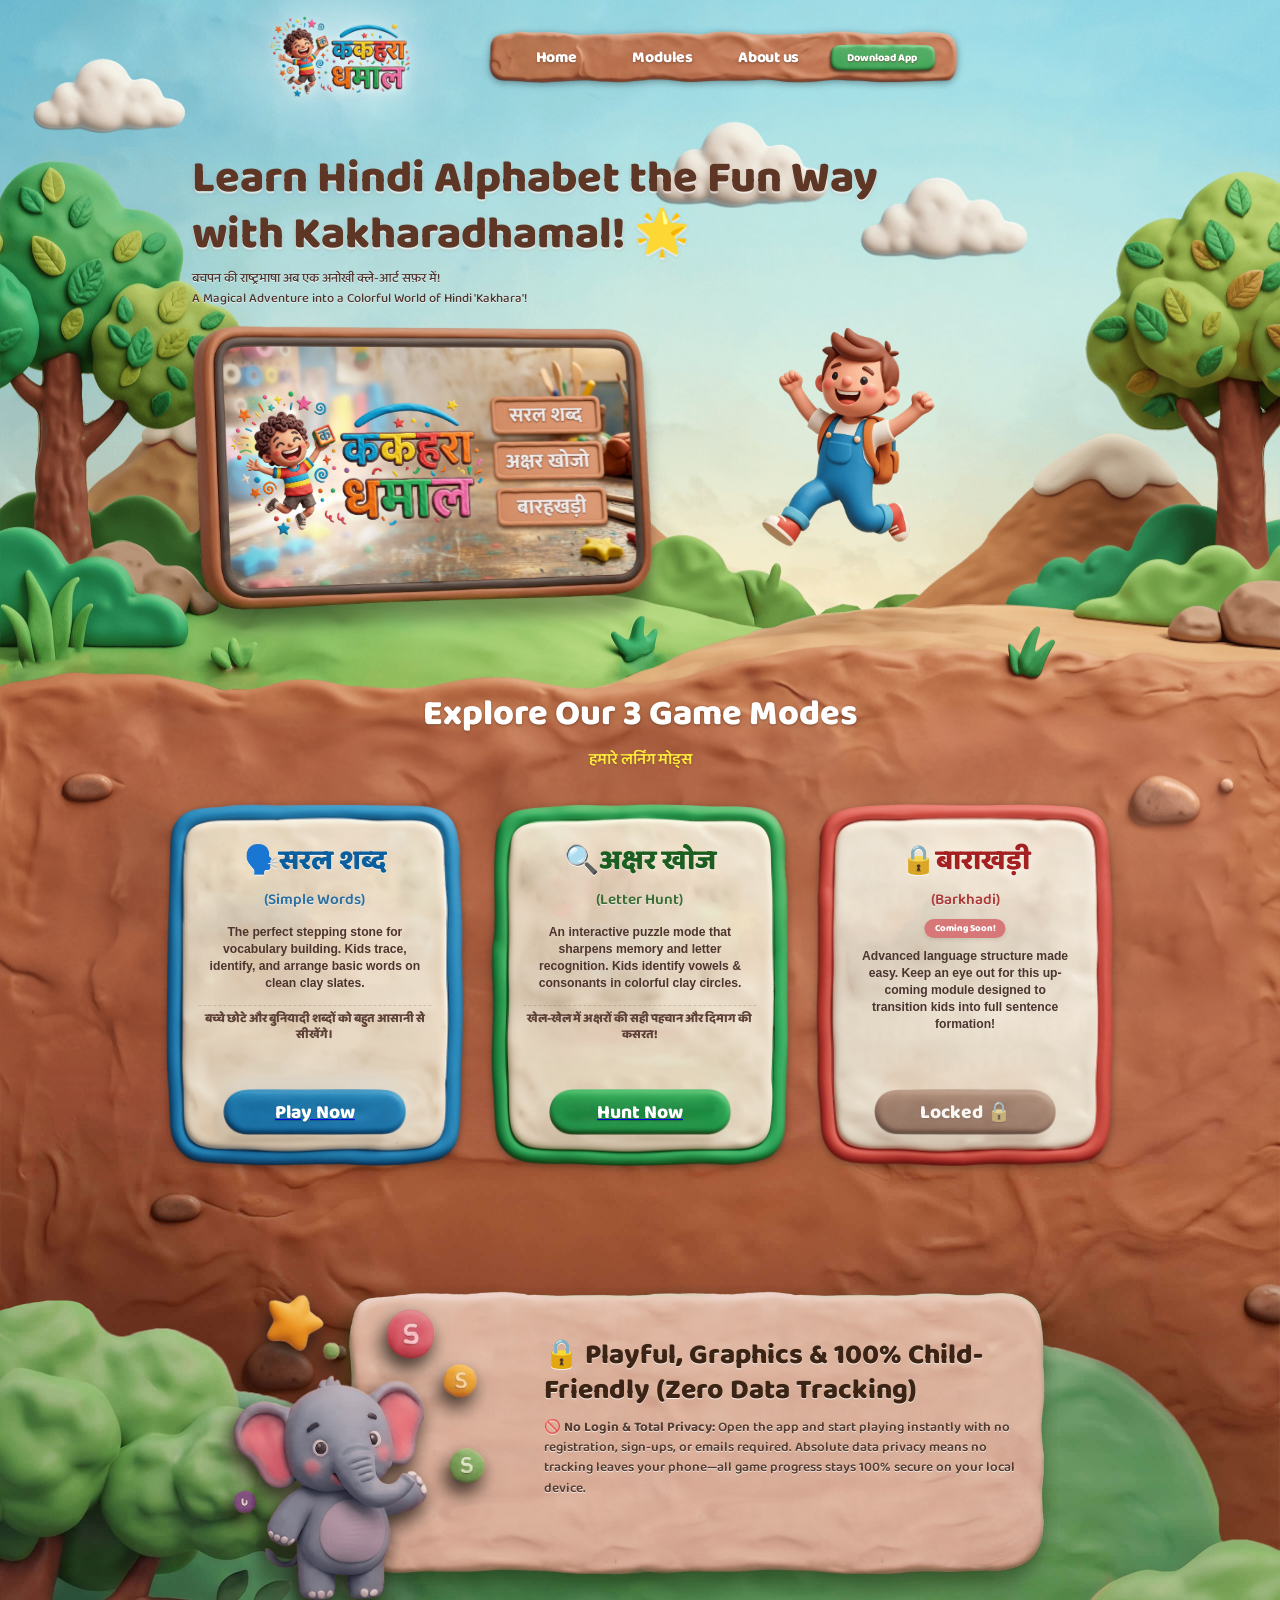
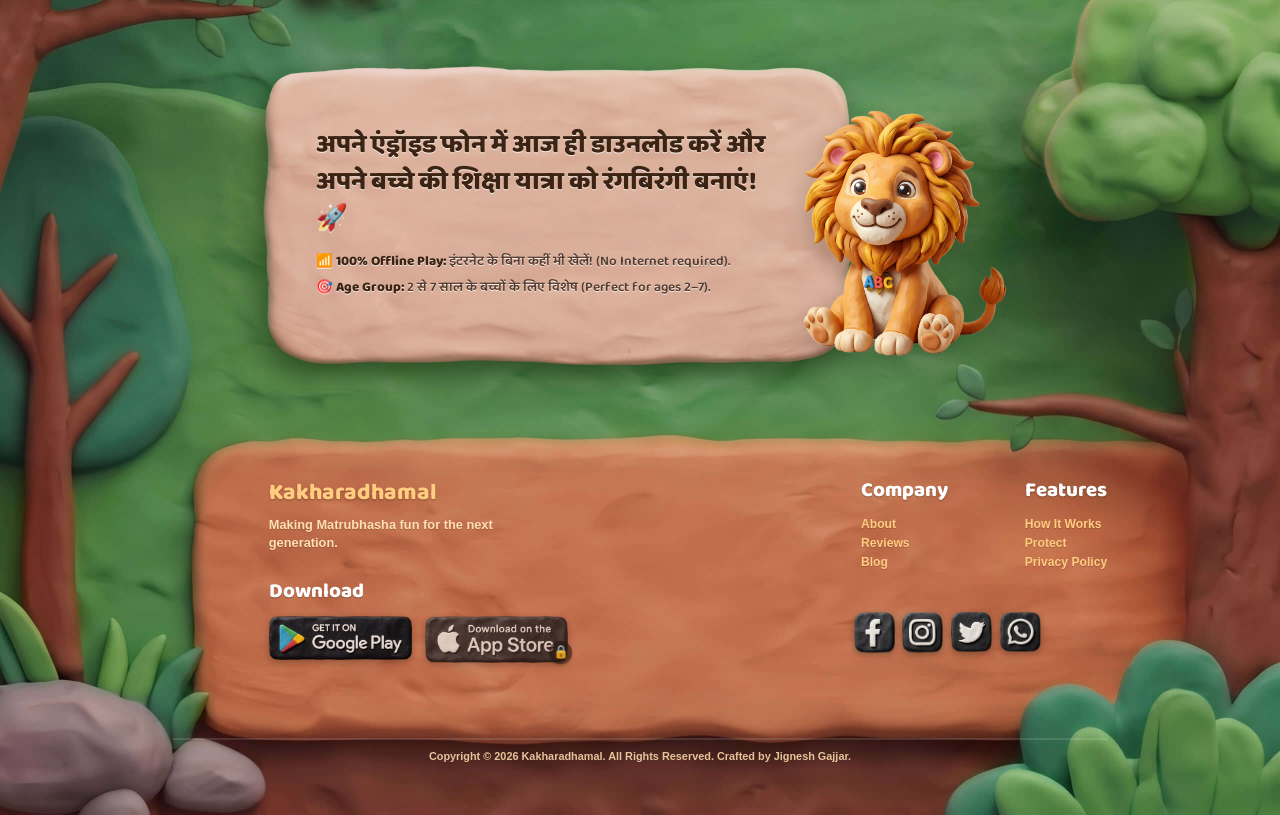
==== index.html @ b4c43db3 "Add files via upload" ====
<!DOCTYPE html>
<html lang="hi">

<head>
  <meta charset="UTF-8">
  <meta name="viewport" content="width=device-width, initial-scale=1.0">
  <title>Kakharadhamal - Hindi Alphabet Learning</title>
  <link rel="preconnect" href="https://fonts.googleapis.com">
  <link rel="preconnect" href="https://fonts.gstatic.com" crossorigin>
  <link
    href="https://fonts.googleapis.com/css2?family=Baloo+2:wght@600;800&display=swap"
    rel="stylesheet">
  <link rel="stylesheet" href="style.css?v=35">
</head>

<body>
  <!-- Back to Top Arrow (Sticky/Floating at Viewport Top) -->
  <a href="#site-container" class="back-to-top-arrow" aria-label="Back to home page">
    <svg viewBox="0 0 24 24" fill="none" stroke="currentColor" stroke-width="3" stroke-linecap="round" stroke-linejoin="round">
      <path d="M18 15l-6-6-6 6"/>
    </svg>
  </a>

  <!-- Main layout container centered in the page -->
  <div id="site-container">

    <!-- Zone 0: Header Container -->
    <div id="header-container">
      <!-- Logo on the left, completely outside the brown clay bar -->
      <a href="#site-container" class="header-logo-link">
        <img src="images/logo.png" alt="Kakharadhamal Logo" class="logo-img">
      </a>

      <!-- Navigation Bar (the brown clay bar) on the right -->
      <header id="navbar">
        <img src="images/header navigation bar.png" alt="Navbar Background" class="nav-bg">

        <!-- Navigation Links inside the brown bar -->
        <nav class="nav-links">
          <a href="#site-container" class="nav-item">
            <img src="images/seceted word.png" alt="Selected Background" class="nav-item-bg">
            <span class="nav-item-text">Home</span>
          </a>

          <a href="#zone-bottom" class="nav-item">
            <img src="images/seceted word.png" alt="Selected Background" class="nav-item-bg">
            <span class="nav-item-text">Modules</span>
          </a>

          <a href="#about" class="nav-item">
            <img src="images/seceted word.png" alt="Selected Background" class="nav-item-bg">
            <span class="nav-item-text">About us</span>
          </a>

          <a href="#footer" class="nav-item download-btn">
            <img src="images/HN bar join.png" alt="Download Background" class="nav-item-bg">
            <span class="nav-item-text download-text">Download App</span>
          </a>
        </nav>
      </header>

      <!-- Mobile Hamburger Button -->
      <button class="mobile-menu-btn" aria-label="Toggle Navigation Menu">
        <span class="hamburger-line"></span>
        <span class="hamburger-line"></span>
        <span class="hamburger-line"></span>
      </button>
    </div>

    <!-- Zone 1: Sky Hero Section (Background sky and clouds) -->
    <section id="zone-sky" class="parallax-section">
      <!-- Sky Background -->
      <img src="images/sky top.jpg" alt="Sky Background" class="sky-bg parallax-layer" data-speed-y="0.1"
        data-speed-x="0.05">
    </section>

    <!-- Sky Foreground Layer (Stacked on top of Earth Section / Middle Panel) -->
    <div id="sky-foreground-container">
      <!-- Back Content Wrapper (Clouds behind terrains) - Placed inside foreground container for correct mobile layering -->
      <div class="content-wrapper back-content" id="cloud-container"></div>
      <!-- Left Terrain (landscape / hills with trees) -->
      <img src="images/land 02 copy 7.png" alt="Left Terrain" class="terrain-left parallax-layer" data-speed-y="0.15"
        data-speed-x="0.08">

      <!-- Right Terrain (hill with single tree) -->
      <img src="images/Layer 25.png" alt="Right Terrain" class="terrain-right parallax-layer" data-speed-y="0.15"
        data-speed-x="0.08">

      <!-- Transition Overlay to cover the joint -->
      <img src="images/Middle Panel 2.png" alt="Clay Border Transition" class="bottom-transition-overlay parallax-layer"
        data-speed-y="0.11" data-speed-x="0.06">

      <!-- Front Content Wrapper (Frame and Boy in front of terrains) -->
      <div class="content-wrapper front-content">
        <!-- Left Side Clay Frame Wrapper -->
        <div class="tab-frame-wrap parallax-layer" data-speed-y="0.08" data-speed-x="0.04">
          <img src="images/tab-1.png" alt="Landscape Frame" class="tab-frame">
        </div>

        <!-- Hero Headline Wrapper -->
        <div class="hero-title-wrap parallax-layer" data-speed-y="0.07" data-speed-x="0.035">
          <h1 class="hero-title">Learn Hindi Alphabet the Fun Way with Kakharadhamal! 🌟</h1>
        </div>

        <!-- Hero Sub-headline Wrapper -->
        <div class="hero-subtitle-wrap parallax-layer" data-speed-y="0.05" data-speed-x="0.025">
          <p class="hero-subtitle">बचपन की राष्ट्रभाषा अब एक अनोखी क्ले-आर्ट सफ़र में!<br>A Magical Adventure into a
            Colorful World of Hindi 'Kakhara'!</p>
        </div>

        <!-- Jumping Boy Character Wrapper -->
        <div class="boy-char-wrap parallax-layer" data-speed-y="0.05" data-speed-x="0.03">
          <img src="images/boy 03.png" alt="Jumping Boy" class="boy-char">
        </div>
      </div>
    </div>

    <!-- Combined Zone 2 & 3: Bottom Section (Earth + Valley) -->
    <section id="zone-bottom">
      <img src="images/sec2&3.jpg" alt="Combined Bottom Background" class="bottom-bg">

      <!-- Section 2: Explore Our 3 Game Modes -->
      <div class="explore-sec">
        <h2 class="bottom-title">Explore Our 3 Game Modes</h2>
        <p class="bottom-subtitle">हमारे लर्निंग मोड्स</p>

        <div class="explore-grid">
          <!-- Card 1: Simple Words -->
          <div class="explore-card">
            <img src="images/explore/01 blue tab.png" alt="Simple Words Background" class="card-bg">
            <div class="card-inner-content">
              <h3 class="card-title blue-text">🗣️सरल शब्द<br><span class="eng-sub">(Simple Words)</span></h3>
              <p class="card-body">The perfect stepping stone for vocabulary building. Kids trace, identify, and arrange
                basic words on clean clay slates.</p>
              <p class="card-hook">बच्चे छोटे और बुनियादी शब्दों को बहुत आसानी से सीखेंगे।</p>
            </div>
            <a href="#play-words" class="card-btn">
              <img src="images/explore/01 blue tab button.png" alt="Play Button" class="card-btn-img">
              <span class="card-btn-text">Play Now</span>
            </a>
          </div>

          <!-- Card 2: Letter Hunt -->
          <div class="explore-card">
            <img src="images/explore/02 green tab.png" alt="Letter Hunt Background" class="card-bg">
            <div class="card-inner-content">
              <h3 class="card-title green-text">🔍अक्षर खोज<br><span class="eng-sub">(Letter Hunt)</span></h3>
              <p class="card-body">An interactive puzzle mode that sharpens memory and letter recognition. Kids identify
                vowels & consonants in colorful clay circles.</p>
              <p class="card-hook">खेल-खेल में अक्षरों की सही पहचान और दिमाग की कसरत!</p>
            </div>
            <a href="#letter-hunt" class="card-btn">
              <img src="images/explore/02 green tab button.png" alt="Hunt Button" class="card-btn-img">
              <span class="card-btn-text">Hunt Now</span>
            </a>
          </div>

          <!-- Card 3: Barkhadi (Locked) -->
          <div class="explore-card locked">
            <img src="images/explore/03 red tab.png" alt="Barkhadi Background" class="card-bg">
            <div class="card-inner-content">
              <h3 class="card-title red-text">🔒बाराखड़ी<br><span class="eng-sub">(Barkhadi)</span></h3>
              <span class="status-badge">Coming Soon!</span>
              <p class="card-body">Advanced language structure made easy. Keep an eye out for this up-coming module
                designed to transition kids into full sentence formation!</p>
            </div>
            <div class="card-btn-disabled">
              <img src="images/explore/03 red tab button.png" alt="Coming Soon Button" class="card-btn-img">
              <span class="card-btn-text">Locked 🔒</span>
            </div>
          </div>
        </div>
      </div>


      <!-- Elephant & Owl Section (Callout) -->
      <div class="callout-sec" id="how-it-works">
        <!-- Background Panel -->
        <img src="images/explore/section 3.png" alt="Callout Background" class="callout-bg">

        <!-- Floating clay image on the left -->
        <div class="callout-images">
          <img src="images/explore/elephant.png" alt="Clay Elephant" class="elephant-img">
        </div>

        <!-- Text content on the right -->
        <div class="callout-text-block">
          <h2 class="callout-title">🔒 Playful, Graphics & 100% Child-Friendly (Zero Data Tracking)</h2>
          <p class="callout-body">🚫 <strong>No Login & Total Privacy:</strong> Open the app and start playing instantly
            with no registration, sign-ups, or emails required. Absolute data privacy means no tracking leaves your
            phone—all game progress stays 100% secure on your local device.</p>
        </div>
      </div>

      <!-- Valley Foreground Wrapper -->
      <div class="valley-wrapper" id="download">
        <!-- Center Content Card with Text -->
        <div class="valley-card-container">
          <img src="images/tab.png" alt="Content Card Background" class="valley-card-bg">
          <div class="valley-card-text">
            <h2 class="valley-card-title">अपने एंड्रॉइड फोन में आज ही डाउनलोड करें और अपने बच्चे की शिक्षा यात्रा को
              रंगबिरंगी बनाएं! 🚀</h2>
            <div class="valley-card-subtitle">
              <p class="subtitle-item">📶 <strong>100% Offline Play:</strong> इंटरनेट के बिना कहीं भी खेलें! (No Internet
                required).</p>
              <p class="subtitle-item">🎯 <strong>Age Group:</strong> 2 से 7 साल के बच्चों के लिए विशेष (Perfect for ages
                2–7).</p>
            </div>
          </div>
        </div>

        <!-- Floating Clay Lion Mascot on the right -->
        <img src="images/clay_lion_1782195062534.png" alt="Clay Lion" class="valley-lion-img">
      </div>



      <!-- Footer Section -->
      <footer id="footer" class="site-footer">
        <div class="footer-top">
          <!-- Brand Column -->
          <div class="footer-brand-col">
            <h3 class="footer-brand-title">Kakharadhamal</h3>
            <p class="footer-brand-desc">Making Matrubhasha fun for the next generation.</p>
            
            <!-- Store Download Buttons -->
            <div class="footer-download-section">
              <h4 class="download-title">Download</h4>
              <div class="download-buttons">
                <a href="https://play.google.com/store/apps/details?id=com.example.kakaharadhamaal" target="_blank" rel="noopener noreferrer" class="download-btn-link">
                  <img src="images/explore/play store.png" alt="Get it on Google Play" class="store-btn-img">
                </a>
                <a class="download-btn-link locked" aria-label="App Store download currently locked">
                  <img src="images/explore/app store.png" alt="Download on the App Store" class="store-btn-img">
                  <span class="store-lock-badge">🔒</span>
                </a>
              </div>
            </div>
          </div>
          
          <!-- Menu Columns & Social Links -->
          <div class="footer-menu-cols">
            <div class="footer-links-grid">
              <!-- Company -->
              <div class="footer-col">
                <h4 class="footer-col-title">Company</h4>
                <a href="#about" class="footer-link">About</a>
                <a href="#reviews" class="footer-link">Reviews</a>
                <a href="#blog" class="footer-link">Blog</a>
              </div>
              
              <!-- Features -->
              <div class="footer-col">
                <h4 class="footer-col-title">Features</h4>
                <a href="#how-it-works" class="footer-link">How It Works</a>
                <a href="#protect" class="footer-link">Protect</a>
                <a href="privacy.html" class="footer-link">Privacy Policy</a>
              </div>
            </div>
            
            <!-- Social Media Section -->
            <div class="footer-social-section">
              <a href="https://www.facebook.com/profile.php?id=61592622755172" target="_blank" rel="noopener noreferrer" class="social-link-item">
                <img src="images/explore/FB.png" alt="Facebook">
              </a>
              <a href="https://www.instagram.com/kakharadhamaal/" target="_blank" rel="noopener noreferrer" class="social-link-item">
                <img src="images/explore/Insta.png" alt="Instagram">
              </a>
              <a href="https://x.com" target="_blank" rel="noopener noreferrer" class="social-link-item">
                <img src="images/explore/X.png" alt="X">
              </a>
              <a href="https://wa.me/917600877544" target="_blank" rel="noopener noreferrer" class="social-link-item">
                <img src="images/explore/WTS.png" alt="WhatsApp">
              </a>
            </div>
          </div>
        </div>

        <!-- Bottom copyright -->
        <div class="footer-bottom">
          <div class="footer-divider"></div>
          <p class="copyright-text">Copyright © 2026 Kakharadhamal. All Rights Reserved. Crafted by Jignesh Gajjar.</p>
        </div>
      </footer>
    </section>

  </div>

  <!-- About Us Popup Modal -->
  <div id="about-popup" class="popup-overlay">
    <div class="popup-card">
      <img src="images/tab.png" alt="Popup Background" class="popup-bg">
      <button id="close-popup" class="popup-close-btn" aria-label="Close popup">&times;</button>
      <div class="popup-content">
        <h2 class="popup-title">🧱 About Us (हमारे बारे में)</h2>
        <div class="popup-scroll-area">
          <p class="popup-body"><strong>कखरा धमाल (Kakharadhamal)</strong> केवल एक गेम नहीं है, बल्कि बच्चों को उनकी मातृभाषा से जोड़ने का एक अनोखा प्रयास है। हम डिजिटल स्क्रीन टाइम को अर्थपूर्ण लर्निंग टाइम में बदलना चाहते हैं।</p>
          
          <div class="popup-section">
            <h4 class="popup-section-title">🎯 हमारा उद्देश्य (Our Mission)</h4>
            <p class="popup-section-body">आज के डिजिटल युग में बच्चे आसानी से, सुरक्षित रूप से और खेलते-खेलते शुद्ध हिंदी भाषा सीख सकें ऐसा वातावरण प्रदान करना।</p>
          </div>
          
          <div class="popup-section">
            <h4 class="popup-section-title">🎨 यूनिक क्ले-आर्ट स्टाइल (Unique Clay-Art Style)</h4>
            <p class="popup-section-body">एप्लिकेशन के प्रत्येक अक्षरों और पात्रों को वास्तविक प्ले-डोह (Playdough) जैसा अहसास देने के लिए विशेष 3D क्ले-आर्ट शैली में तैयार किया गया है, जो बच्चों की कल्पनाशीलता को बढ़ाता है।</p>
          </div>
          
          <div class="popup-section">
            <h4 class="popup-section-title">🔒 पूर्ण सुरक्षित (100% Child-Safe)</h4>
            <p class="popup-section-body">कोई लॉग-इन नहीं, कोई व्यक्तिगत डेटा ट्रैकिंग नहीं और बच्चों के लिए पूर्ण सुरक्षित शैक्षणिक ऐप! बच्चों के लिए बिल्कुल सुरक्षित और इंटरनेट के बिना (Offline) भी चलने वाला एक अनोखा शैक्षणिक ऐप।</p>
          </div>
          
          <p class="popup-footer-text">अक्षरों की इस रंगबिरंगी और मनोरंजक यात्रा में अपने बच्चे के साथ जुड़ें! 🚀</p>
        </div>
      </div>
    </div>
  </div>

  <!-- Privacy Policy Full-Page Modal -->
  <div id="privacy-popup" class="privacy-overlay">
    <div class="privacy-card">
      <button id="close-privacy" class="privacy-close-btn" aria-label="Close privacy policy">&times;</button>
      <div class="privacy-content">
        <h1 class="privacy-title">Privacy Policy</h1>
        <p class="privacy-date">Last Updated: June 2026</p>
        
        <div class="privacy-scroll-area">
          <p class="privacy-intro">Welcome to Kakharadhamal, a fun and interactive Hindi alphabet learning mobile application designed specifically for children. This Privacy Policy details how we treat information when you use our app.</p>
          
          <div class="privacy-section">
            <h2 class="privacy-section-title">🛡️ Privacy Commitment</h2>
            <p class="privacy-section-body">We prioritize your child's privacy. While Kakharadhamal does not directly collect, store, or transmit personal identifiers (like names or emails), the app integrates with trusted third-party services (Google Firebase and approved Ad Networks) to support the application, monitor stability, and improve the learning experience.</p>
          </div>
          
          <div class="privacy-section">
            <h2 class="privacy-section-title">1. Gameplay & Local Storage</h2>
            <p class="privacy-section-body">All learning progress, gameplay, and interactions remain stored 100% locally on your device. The app only utilizes network data to securely fetch non-personalized advertisements, log crash data, and track basic operational app performance metrics.</p>
          </div>
          
          <div class="privacy-section">
            <h2 class="privacy-section-title">2. No Account Registration</h2>
            <p class="privacy-section-body">There are no sign-ups, registrations, or profiles required to use our application. Children can start learning instantly without entering any personal identifiers, emails, names, or phone numbers.</p>
          </div>
          
          <div class="privacy-section">
            <h2 class="privacy-section-title">3. Third-Party SDKs, Advertising & Analytics</h2>
            <p class="privacy-section-body">To keep this app free and maintain its performance, we use industry-standard developer tools. These third-party networks may process limited, anonymous technical data:</p>
            <p class="privacy-section-body"><strong>Non-Personalized Ads Only:</strong> We display contextually relevant advertisements and explicitly configure our ad providers to serve non-personalized ads. The ad networks may collect anonymous, technical device identifiers solely for ad frequency capping, contextual targeting, and fraud prevention. No behavioral tracking across other websites or apps occurs.</p>
            <p class="privacy-section-body"><strong>Google Firebase Analytics:</strong> We use this to understand general app usage (e.g., which screens are opened, app updates). It tracks anonymous event data and technical device details for internal operational metrics only.</p>
            <p class="privacy-section-body"><strong>Google Firebase Crashlytics:</strong> To fix bugs and prevent crashes, Crashlytics automatically collects anonymous stack traces, device models, and operating system versions when an error occurs.</p>
          </div>
          
          <div class="privacy-section">
            <h2 class="privacy-section-title">4. Children's Privacy Compliance (COPPA & Google Play Families)</h2>
            <p class="privacy-section-body">Our app is built to strictly comply with the Children's Online Privacy Protection Act (COPPA) and Google Play Families Policies.</p>
            <p class="privacy-section-body">We do not knowingly collect personal data from children under 13.</p>
            <p class="privacy-section-body">All ad traffic and Firebase services are explicitly flagged as Child-Directed at the SDK level to disable demographic data collection, personalized advertising, and remarketing features.</p>
          </div>
          
          <div class="privacy-section">
            <h2 class="privacy-section-title">5. Permissions</h2>
            <p class="privacy-section-body">The app utilizes basic network access permissions (INTERNET and ACCESS_NETWORK_STATE) to fetch ads and securely transmit anonymous diagnostics. It does not request access to sensitive device permissions like your location, camera, microphone, local storage, or contacts.</p>
          </div>
          
          <div class="privacy-section">
            <h2 class="privacy-section-title">6. Contact Us</h2>
            <p class="privacy-section-body">If you have any questions or feedback regarding this Privacy Policy or our development practices, please feel free to reach out to us at:</p>
            <p class="privacy-section-body">✉️ <strong>Email:</strong> <a href="mailto:hello.kakharadhamaal@gmail.com">hello.kakharadhamaal@gmail.com</a></p>
          </div>
        </div>
      </div>
    </div>
  </div>

  <!-- Mobile Overlay Menu Drawer -->
  <div id="mobile-menu-overlay" class="mobile-menu-overlay">
    <button class="mobile-menu-close" id="close-mobile-menu" aria-label="Close Menu">&times;</button>
    <div class="mobile-menu-content">
      <a href="#site-container" class="mobile-nav-link">Home</a>
      <a href="#zone-bottom" class="mobile-nav-link">Modules</a>
      <a href="#about" class="mobile-nav-link">About us</a>
      <a href="#footer" class="mobile-nav-link mobile-download-btn">Download App</a>
    </div>
  </div>

  <script src="app.js?v=26"></script>
</body>

</html>
---- style.css ----
/* Custom Premium Styling for Kakkodhamal Website */

/* Reset & Base Styles */
* {
  box-sizing: border-box;
  margin: 0;
  padding: 0;
}

html {
  overflow-y: scroll;
  /* Forces custom scrollbar on viewport */
  overflow-x: hidden;
  scroll-behavior: smooth;
}

body {
  margin: 0;
  padding: 0;
  overflow: visible;
  /* Prevents body from creating a second scrollbar */
  background-color: #87d2e3;
  /* Sky blue background */
  font-family: 'Baloo 2', 'Outfit', 'Inter', system-ui, -apple-system, sans-serif;
  color: #3e2723;
}

/* Custom Scrollbar - Clay themed */
::-webkit-scrollbar {
  width: 14px;
}

::-webkit-scrollbar-track {
  background: #b2ebf2;
}

::-webkit-scrollbar-thumb {
  background: #a1887f;
  border-radius: 7px;
  border: 3px solid #b2ebf2;
}

::-webkit-scrollbar-thumb:hover {
  background: #8d6e63;
}

/* Main Site Container - Full width to prevent side gaps */
#site-container {
  width: 100%;
  margin: 0;
  position: relative;
  background-color: transparent;
}

/* Center container wrapper for 100% scale content alignment */
.content-wrapper {
  width: 100%;
  height: 100%;
  position: absolute;
  left: 0;
  top: 0;
  bottom: 0;
}

.back-content {
  z-index: 1;
}

.front-content {
  z-index: 5;
}

/* Zone 0: Header Container */
#header-container {
  position: absolute;
  left: 50%;
  top: 1.2vw;
  transform: translateX(-50%);
  width: 59vw;
  /* Reduced from 68vw to reduce gap between logo and navbar */
  max-width: 98%;
  display: flex;
  align-items: center;
  justify-content: space-between;
  z-index: 100;
}

.header-logo-link {
  width: 12vw;
  /* Scaled down from 13.5vw */
  aspect-ratio: 1380 / 752;
  display: block;
  transition: transform 0.25s cubic-bezier(0.175, 0.885, 0.32, 1.275);
}

.header-logo-link:hover {
  transform: scale(1.06) rotate(-1deg);
}

.logo-img {
  width: 100%;
  height: 100%;
  display: block;
  object-fit: contain;
  filter: drop-shadow(0 0.1vw 3vw rgba(255, 255, 255, 0.95)) drop-shadow(0 0.2vw 0.4vw rgba(255, 255, 255, 0.8));
}

#navbar {
  position: relative;
  width: 43vw;
  /* Scaled down from 51vw to reduce size and item gaps */
  aspect-ratio: 2296 / 216;
  background-color: transparent;
}

.nav-bg {
  position: absolute;
  left: 4%;
  top: 0;
  width: 85%;
  height: 100%;
  pointer-events: none;
  filter: drop-shadow(0 0.2vw 0.3vw rgba(0, 0, 0, 0.35));
}

.nav-links {
  position: absolute;
  left: -2%;
  right: 5%;
  top: 50%;
  transform: translateY(-50%);
  height: 100%;
  display: flex;
  align-items: center;
  justify-content: center;
  gap: 3vw;
  /* ADJUST THIS VALUE to increase or decrease the spacing between menu items */
  z-index: 102;
}

.nav-item {
  position: relative;
  display: inline-flex;
  align-items: center;
  justify-content: center;
  height: 72%;
  aspect-ratio: 281 / 155;
  text-decoration: none;
  font-family: 'Baloo 2', 'Nunito', sans-serif;
  font-weight: 800;
  color: #ffffff;
  font-size: 0.85vw;
  /* Adjusted down from 1vw for the new smaller scale */
  text-shadow: 0 0.08vw 0.12vw rgba(90, 50, 30, 0.6);
  cursor: pointer;
  transition: transform 0.25s cubic-bezier(0.175, 0.885, 0.32, 1.275);
}

/* Regular links (Home, Moduals, About us) default to scaled up */
.nav-item:not(.download-btn) {
  transform: scale(1.45);
}

/* Regular links shrink on hover */
.nav-item:not(.download-btn):hover {
  transform: scale(1.15);
}

/* Regular links active pressed state */
.nav-item:not(.download-btn):active {
  transform: scale(1.0);
}

/* Download App button hover behaviors */
.nav-item.download-btn {
  height: 64%;
  aspect-ratio: 345 / 137;
  top: 0.18vw;
}

.nav-item.download-btn:hover {
  transform: scale(1.05);
}

.nav-item.download-btn:active {
  transform: scale(0.95);
}

.nav-item-bg {
  position: absolute;
  left: 1;
  top: 1;
  width: 130%;
  height: 130%;
  pointer-events: none;
  object-fit: contain;
  z-index: 1;
}

/* Hide pressed well background by default for regular links */
.nav-item:not(.download-btn) .nav-item-bg {
  opacity: 0;
  transition: opacity 0.2s ease;
}

/* Show pressed well background on hover */
.nav-item:not(.download-btn):hover .nav-item-bg {
  opacity: 1;
}

.nav-item-text {
  position: relative;
  z-index: 2;
  margin-top: -0vw;
  /* fine-tune vertical centering on clay background */
}

.download-text {
  margin-top: -0.25vw;
}

/* Zone 1: Sky Hero Section */
#zone-sky {
  position: relative;
  width: 100%;
  height: auto;
  aspect-ratio: 2560 / 1460;
  /* Proportional scale height based on width */
  overflow: hidden;
  z-index: 1;
  /* Kept behind Middle Panel to avoid blue sky background overlap */
  background-color: #87d2e3;
}

/* Sky Foreground Layer Container (stacked in front of Middle Panel) */
#sky-foreground-container {
  position: absolute;
  left: 0;
  top: 0;
  width: 100%;
  height: auto;
  aspect-ratio: 2560 / 1460;
  pointer-events: none;
  /* Let clicks pass through to Middle Panel */
  z-index: 12;
  /* Between Middle Panel (10) and Valley (20) */
  /* overflow: visible to allow transition overlay to extend below the sky boundary */
}

.sky-bg {
  position: absolute;
  left: 50%;
  top: 0;
  transform: translateX(-50%);
  width: 100%;
  height: 86%;
  object-fit: cover;
  z-index: 0;
  pointer-events: none;
  will-change: transform;
}

/* Dynamic Clouds */
.dynamic-cloud {
  position: absolute;
  pointer-events: none;
  z-index: 1;
  will-change: transform;
}

/* Left Side Clay Frame Wrapper */
.tab-frame-wrap {
  position: absolute;
  left: 15%;
  /* Shifted right to match the red box */
  top: 45%;
  /* Shifted down to match the red box */
  width: 35.957%;
  /* 70% of natural width */
  height: 38.884%;
  /* 70% of natural height */
  z-index: 2;
  pointer-events: auto;
  /* Clickable elements inside the wrapper */
}

/* Left Side Clay Frame Image */
.tab-frame {
  width: 100%;
  height: 100%;
  display: block;
  filter: drop-shadow(0 1.5vw .6vw rgba(0, 0, 0, 0.3));
  will-change: transform;
  animation: frameBob 5s ease-in-out infinite;
}

@keyframes frameBob {

  0%,
  100% {
    transform: translateY(0);
  }

  50% {
    transform: translateY(-1.5%);
  }
}

/* Terrain Layers */
.terrain-left {
  position: absolute;
  left: 0;
  bottom: 0;
  width: 88.125%;
  /* Responsive width */
  height: 77.123%;
  /* Responsive height */
  z-index: 3;
  pointer-events: none;
}

.terrain-right {
  position: absolute;
  right: 0;
  bottom: 0;
  width: 57.148%;
  /* Responsive width */
  height: 75.753%;
  /* Responsive height */
  z-index: 4;
  pointer-events: none;
}

@keyframes treeSwayLeft {

  0%,
  100% {
    transform: rotate(0deg) skewX(0deg);
  }

  50% {
    transform: rotate(0.6deg) skewX(0.3deg);
  }
}

@keyframes treeSwayRight {

  0%,
  100% {
    transform: rotate(0deg) skewX(0deg);
  }

  50% {
    transform: rotate(-0.5deg) skewX(-0.25deg);
  }
}

/* Boy Character Wrapper */
.boy-char-wrap {
  position: absolute;
  right: 27%;
  /* Shifted left to match the yellow outline */
  bottom: 25%;
  /* Raised higher up the slope */
  width: 13.508%;
  /* 70% of natural width */
  height: 29.966%;
  /* 70% of natural height */
  z-index: 5;
  pointer-events: auto;
  /* Clickable elements inside the wrapper */
}

/* Boy Character Image */
.boy-char {
  width: 100%;
  height: 100%;
  display: block;
  transform-origin: bottom center;
  animation: boyBounce 2.8s ease-in-out infinite;
  will-change: transform;
}

@keyframes boyBounce {

  0%,
  100% {
    transform: translateY(0) scaleY(1) scaleX(1);
  }

  42% {
    transform: translateY(-8%) scaleY(1.03) scaleX(0.98);
  }

  50% {
    transform: translateY(-9%) scaleY(1.01) scaleX(0.99);
  }

  58% {
    transform: translateY(-8%) scaleY(0.99) scaleX(1.01);
  }

  92% {
    transform: translateY(0) scaleY(0.95) scaleX(1.04);
    /* Squash slightly on landing */
  }
}

/* Combined Zone 2 & 3: Bottom Section (Earth + Valley) */
#zone-bottom {
  position: relative;
  width: 100%;
  height: auto;
  aspect-ratio: 2560 / 3550;
  /* Proportional scaling for sec2&3.jpg (2560x3550) */
  margin-top: -7%;
  /* Proportional overlap with sky hero section */
  z-index: auto;
  overflow: hidden;
}

.bottom-bg {
  position: relative;
  display: block;
  width: 100%;
  height: auto;
  z-index: 0;
  pointer-events: none;
}

.bottom-transition-overlay {
  position: absolute;
  left: 0;
  bottom: -36.3vw;
  /* Pushed down to overlap Section 2 and a little bit more of Section 1 */
  width: 100%;
  height: auto;
  aspect-ratio: 2560 / 1130;
  z-index: 10;
  /* Stacked on top of terrains (3, 4) but behind front content (15) */
  pointer-events: none;
  will-change: transform;
}

.valley-wrapper {
  position: absolute;
  left: 0;
  bottom: 0;
  width: 100%;
  height: 55%;
  /* Covers the bottom valley portion */
  pointer-events: none;
  z-index: 20;
}

.valley-card-container {
  position: absolute;
  left: 43%;
  transform: translateX(-50%);
  top: 22%;
  width: 50.8%;
  /* Reduced from 77.6% by 50% */
  height: auto;
  aspect-ratio: 2000 / 1071;
  z-index: 22;
  display: flex;
  align-items: center;
  justify-content: center;
}

.valley-card-bg {
  position: absolute;
  left: 0;
  top: 0;
  width: 100%;
  height: 100%;
  object-fit: fill;
  z-index: 1;
  pointer-events: none;
}

.valley-card-text {
  position: relative;
  z-index: 2;
  width: 72%;
  /* Stays inside the clay card border */
  display: flex;
  flex-direction: column;
  align-items: flex-start;
  margin-top: -2.5vw;
  /* Shift up to reduce the top gap */
}

.valley-card-title {
  font-family: 'Baloo 2', sans-serif;
  font-weight: 800;
  font-size: 2vw;
  /* Perfectly balanced for the 38.8vw card */
  color: #3c2415;
  /* Warm deep clay brown */
  line-height: 1.45;
  text-align: left;
  text-shadow: 0 0.05vw 0.05vw rgba(255, 255, 255, 0.8);
  margin-bottom: 1.2vw;
}

.valley-card-subtitle {
  display: flex;
  flex-direction: column;
  gap: 0.6vw;
  align-items: flex-start;
  /* Left align the bullets for a clean list layout */
  width: 100%;
  padding-left: vw;
  /* Align nicely inside the border */
}

.subtitle-item {
  font-family: 'Baloo 2', 'Nunito', sans-serif;
  font-weight: 600;
  font-size: 1.05vw;
  /* Slightly smaller for subtitle hierarchy */
  color: #543c30;
  /* Medium-dark clay brown */
  line-height: 1.4;
  text-shadow: 0 0.05vw 0.05vw rgba(255, 255, 255, 0.8);
  text-align: left;
}

.subtitle-item strong {
  color: #3c2415;
  /* Darker brown for bold parts */
  font-weight: 800;
}

@keyframes cardFloat {

  0%,
  100% {
    transform: translate(-50%, 0);
  }

  50% {
    transform: translate(-50%, -1.5%);
  }
}

.valley-left-tree {
  position: absolute;
  left: -1%;
  bottom: 65%;
  width: 22.295%;
  /* Reduced from 34.3% by 35% (Increased by 30% from 17.15%) */
  height: 40.2272%;
  /* Reduced from 61.888% by 35% (Increased by 30% from 30.944%) */
  z-index: 25;
  pointer-events: none;
  transform-origin: bottom left;
  animation: treeSwayLeft 16s ease-in-out infinite;
  will-change: transform;
}

.valley-right-tree {
  position: absolute;
  right: -1%;
  bottom: 0%;
  width: 30.5625%;
  /* Reduced from 40.75% by 25% (Increased by 50% from 20.375%) */
  height: 81.15%;
  /* Reduced from 108.2% by 25% (Increased by 50% from 54.1%) */
  z-index: 25;
  pointer-events: none;
  transform-origin: top right;
  animation: treeSwayRight 13s ease-in-out infinite;
  will-change: transform;
}



/* Cursor Sparkles (Gujarati Characters) */
.sparkle-particle {
  position: absolute;
  pointer-events: none;
  font-size: 24px;
  font-weight: bold;
  color: #fff;
  text-shadow: 0 0 8px rgba(255, 255, 255, 0.8), 0 0 15px rgba(255, 152, 0, 0.6);
  z-index: 9999;
  will-change: transform, opacity;
  animation: particleFade 1s forwards ease-out;
}

@keyframes particleFade {
  0% {
    transform: translate(-50%, -50%) scale(0.5) rotate(0deg);
    opacity: 1;
  }

  100% {
    transform: translate(-50%, -120px) scale(1.5) rotate(180deg);
    opacity: 0;
  }
}

/* Page Splash Loading Screen */
#splash-screen {
  position: fixed;
  inset: 0;
  background-color: #5bb2c7;
  display: flex;
  justify-content: center;
  align-items: center;
  z-index: 99999;
  transition: opacity 0.8s ease-in-out;
}

.splash-content {
  text-align: center;
}

.splash-circle {
  width: 120px;
  height: 120px;
  border: 10px solid #a1887f;
  border-top: 10px solid #ffcc80;
  border-radius: 50%;
  animation: spin 1.2s linear infinite;
  box-shadow: 0 0 20px rgba(0, 0, 0, 0.15);
}

@keyframes spin {
  0% {
    transform: rotate(0deg);
  }

  100% {
    transform: rotate(360deg);
  }
}

/* Hero Headline & Sub-headline overlay styling */
.hero-title-wrap {
  position: absolute;
  left: 15%;
  top: 12vw;
  width: 54%;
  z-index: 6;
  pointer-events: auto;
  /* Allow text selection/clicks */
}

.hero-subtitle-wrap {
  position: absolute;
  left: 15%;
  top: 21.2vw;
  width: 54%;
  z-index: 6;
  pointer-events: auto;
  /* Allow text selection/clicks */
}

.hero-title {
  font-family: 'Baloo 2', sans-serif;
  font-weight: 1000;
  font-size: 3.5vw;
  line-height: 1.25;
  color: #5d3625;
  /* Warm clay brown */
  text-shadow: 0 0.1vw 0.1vw rgba(255, 255, 255, 0.7), 0 0.15vw 0.3vw rgba(90, 50, 30, 0.2);
}

.hero-subtitle {
  font-family: 'Baloo 2', 'Nunito', sans-serif;
  font-weight: 500;
  font-size: 1vw;
  line-height: 1.5;
  color: #4e342e;
  /* Darker clay brown for legibility */
  text-shadow: 0 0.05vw 0.05vw rgba(255, 255, 255, 0.8);
}

/* ==========================================
   ZONE 2 & 3: BOTTOM SECTION INNER STYLINGS
   ========================================== */


/* Elephant & Owl Callout Section */
.callout-sec {
  position: absolute;
  top: 50vw;
  left: 54%;
  transform: translateX(-50%);
  width: 58vw;
  /* Scaled down further to fit perfectly and create spacing */
  height: 25.7vw;
  /* Matches the 2.26 aspect ratio of section 3.png (58vw / 2.26 = 25.7vw) to prevent stretching */
  z-index: 15;
  display: flex;
  align-items: center;
  justify-content: space-between;
}

.callout-bg {
  position: absolute;
  left: 0;
  top: 0;
  width: 100%;
  height: 100%;
  object-fit: fill;
  /* Matches exact aspect ratio of callout-sec, so fill is correct and non-stretching */
  z-index: 1;
  pointer-events: none;
}

.callout-images {
  position: absolute;
  left: 0;
  top: 0;
  width: 100%;
  height: 100%;
  z-index: 2;
  pointer-events: none;
}

.elephant-img {
  position: absolute;
  left: -8.5vw;
  /* Adjusted left offset to keep the tree trunk anchored near the viewport edge */
  top: 0.5vw;
  /* Positioned nicely on the branch structure */
  width: 22.5vw;
  /* Proportionally scaled down relative to 58vw card width */
  height: auto;
  z-index: 11;
  filter: drop-shadow(0 8px 12px rgba(0, 0, 0, 0.15));
  animation: elephantFloat 6s ease-in-out infinite;
  pointer-events: none;
}

@keyframes elephantFloat {

  0%,
  100% {
    transform: translateY(0) rotate(0deg);
  }

  50% {
    transform: translateY(-0.6vw) rotate(0.5deg);
    /* Slightly gentler float for composite illustration */
  }
}

.callout-text-block {
  position: absolute;
  right: 3.5vw;
  /* Margin from right edge of card */
  top: 42%;
  /* Shifted up from 50% to reduce the top gap */
  transform: translateY(-50%);
  /* Centered vertically */
  width: 37vw;
  /* Spans leftward, leaving enough space for the elephant and pills */
  display: flex;
  flex-direction: column;
  align-items: flex-start;
  gap: 0.8vw;
  /* Tightened gap for scaled card */
  text-align: left;
  z-index: 2;
}

.callout-title {
  font-family: 'Baloo 2', sans-serif;
  font-weight: 800;
  font-size: 2.2vw;
  /* Increased relative size to make it look bigger and prominent */
  color: #3c2415;
  /* Warm deep clay brown */
  line-height: 1.25;
  text-shadow: 0 0.05vw 0.05vw rgba(255, 255, 255, 0.8);
}

.callout-body {
  font-family: 'Baloo 2', 'Nunito', sans-serif;
  font-weight: 600;
  font-size: 1.05vw;
  /* Increased relative size to make it look bigger and prominent */
  color: #543c30;
  /* Medium-dark clay brown */
  line-height: 1.5;
  text-shadow: 0 0.05vw 0.05vw rgba(255, 255, 255, 0.8);
}

/* Lion Banner Section */
.lion-banner-sec {
  position: absolute;
  top: 109vw;
  left: 7%;
  width: 86%;
  height: 15vw;
  z-index: 15;
  display: flex;
  align-items: center;
  justify-content: center;
  /* Center text block horizontally */
}

.valley-lion-img {
  position: absolute;
  right: 19vw;
  /* Offset to the right of the Section 4 card */
  top: 19vw;
  /* Vertically aligned with Section 4 card */
  width: 23vw;
  height: 23vw;
  z-index: 23;
  filter: drop-shadow(0 8px 12px rgba(0, 0, 0, 0.2));
  animation: lionFloat 5s ease-in-out infinite;
  pointer-events: none;
}

@keyframes lionFloat {

  0%,
  100% {
    transform: translateY(0) rotate(0deg);
  }

  50% {
    transform: translateY(-0.7vw) rotate(-1.5deg);
  }
}

.lion-text-block {
  width: 85%;
  display: flex;
  flex-direction: column;
  align-items: center;
  /* Center elements vertically/horizontally */
  gap: 0.4vw;
  text-align: center;
  /* Center text align */
}

.lion-title {
  font-family: 'Baloo 2', sans-serif;
  font-weight: 800;
  font-size: 2.1vw;
  color: #ffffff;
  text-shadow: 0 0.1vw 0.2vw rgba(90, 50, 30, 0.6);
}

.lion-body {
  font-family: 'Baloo 2', 'Nunito', sans-serif;
  font-weight: 600;
  font-size: 1.15vw;
  color: #ffe0b2;
  line-height: 1.45;
  text-shadow: 0 0.08vw 0.1vw rgba(90, 50, 30, 0.4);
}

/* Footer Section */
.site-footer {
  position: absolute;
  top: 111vw;
  /* Shifted up to place brand and links inside the clay banner */
  left: 7%;
  width: 86%;
  height: 25vw;
  /* Increased height so copyright stays at the bottom of the page */
  z-index: 15;
  display: flex;
  flex-direction: column;
  justify-content: space-between;
  padding: 1vw 6.5vw 1.5vw 6.5vw;
  /* Side padding pushes content inside the red boxes of the clay banner */
}

.footer-top {
  display: flex;
  justify-content: space-between;
  align-items: flex-start;
}

.footer-brand-col {
  width: 40%;
  text-align: left;
  padding-left: 7.5vw;
  /* Push the branding text further right to align inside the clay banner */
}

.footer-brand-title {
  font-family: 'Baloo 2', sans-serif;
  font-weight: 800;
  font-size: 1.8vw;
  color: #ffcc80;
  /* Golden cream color */
  text-shadow: 0 0.08vw 0.1vw rgba(90, 50, 30, 0.5);
  margin-bottom: 0.4vw;
}

.footer-brand-desc {
  font-family: 'Nunito', sans-serif;
  font-weight: 600;
  font-size: 1vw;
  color: #ffe0b2;
  line-height: 1.4;
  text-shadow: 0 0.05vw 0.05vw rgba(90, 50, 30, 0.3);
}

.footer-menu-cols {
  width: 50%;
  display: flex;
  flex-direction: column;
  align-items: flex-end;
  /* Align links and social icons to the right */
  gap: 1.8vw;
  /* Vertical spacing between links grid and social section */
}

.footer-links-grid {
  display: flex;
  justify-content: flex-end;
  gap: 6vw;
  width: 100%;
}

.footer-download-section {
  margin-top: 1.8vw;
}

.download-title {
  font-family: 'Baloo 2', sans-serif;
  font-weight: 800;
  font-size: 1.6vw;
  color: #ffffff;
  /* Dark brown clay color to match headings in card */
  margin-bottom: 0.6vw;
  text-shadow: 0 0.05vw 0.05vw rgba(90, 50, 30, 0.5);
  text-align: left;
}

.download-buttons {
  display: flex;
  gap: 1vw;
}

.download-btn-link {
  position: relative;
  display: block;
}

.download-btn-link.locked {
  cursor: not-allowed;
  opacity: 0.8;
  /* 80% opacity for locked state */
}

.download-btn-link.locked .store-btn-img {
  filter: saturate(0.65) drop-shadow(0 0.2vw 0.3vw rgba(0, 0, 0, 0.3));
  pointer-events: none;
}

.download-btn-link.locked .store-btn-img:hover {
  transform: none;
  /* Disable pop-up hover effect for locked store button */
}

.store-lock-badge {
  position: absolute;
  right: -0.3vw;
  top: 2vw;
  font-size: 1vw;
  background: rgba(0, 0, 0, 0.6);
  color: white;
  width: 1.8vw;
  height: 1.8vw;
  border-radius: 50%;
  display: flex;
  align-items: center;
  justify-content: center;
  box-shadow: 0 0.1vw 0.2vw rgba(0, 0, 0, 0.3);
  z-index: 2;
  pointer-events: none;
}

.store-btn-img {
  width: 11.2vw;
  /* Fits side-by-side perfectly in the 40% column */
  height: auto;
  display: block;
  transition: transform 0.25s cubic-bezier(0.175, 0.885, 0.32, 1.275);
  filter: drop-shadow(0 0.2vw 0.3vw rgba(0, 0, 0, 0.3));
}

.store-btn-img:hover {
  transform: scale(1.05) translateY(-0.1vw);
}

.footer-social-section {
  display: flex;
  gap: 0.6vw;
  /* Small gap between icons to match the mockup */
  justify-content: flex-end;
  margin-top: 1.5vw;
  /* Vertically aligns the top of the social icons with the top of the store buttons */
  padding-right: 5.2vw;
  /* Shifts the group to the left to align under the columns */
}

.social-link-item img {
  width: 3.2vw;
  /* Sized to match the height of the store buttons */
  height: auto;
  display: block;
  transition: transform 0.25s cubic-bezier(0.175, 0.885, 0.32, 1.275);
  filter: drop-shadow(0 0.2vw 0.3vw rgba(0, 0, 0, 0.3));
}

.social-link-item img:hover {
  transform: scale(1.08) translateY(-0.1vw);
}

.footer-col {
  display: flex;
  flex-direction: column;
  align-items: flex-start;
  gap: 0.4vw;
}

.footer-col-title {
  font-family: 'Baloo 2', sans-serif;
  font-weight: 800;
  font-size: 1.6vw;
  color: #ffffff;
  text-shadow: 0 0.08vw 0.1vw rgba(90, 50, 30, 0.5);
  margin-bottom: 0.4vw;
}

.footer-link {
  font-family: 'Nunito', sans-serif;
  font-weight: 600;
  font-size: 0.95vw;
  color: #ffcc80;
  text-decoration: none;
  text-shadow: 0 0.05vw 0.05vw rgba(90, 50, 30, 0.3);
  transition: color 0.2s ease, transform 0.2s ease;
}

.footer-link:hover {
  color: #ffffff;
  transform: translateX(0.15vw);
}

.footer-bottom {
  display: flex;
  flex-direction: column;
  gap: 0.8vw;
}

.footer-divider {
  width: 100%;
  height: 2px;
  background: rgba(255, 255, 255, 0.12);
}

.copyright-text {
  font-family: 'Nunito', sans-serif;
  font-weight: 600;
  font-size: 0.85vw;
  color: #ffe0b2;
  opacity: 0.85;
  text-align: center;
  text-shadow: 0 0.05vw 0.05vw rgba(90, 50, 30, 0.3);
}

.bottom-title {
  font-family: 'Baloo 2', sans-serif;
  font-weight: 800;
  font-size: 2.8vw;
  color: #ffffff;
  text-shadow: 0 0.1vw 0.2vw rgba(90, 50, 30, 0.6);
  margin-bottom: 0.3vw;
}

.bottom-subtitle {
  font-family: 'Baloo 2', 'Nunito', sans-serif;
  font-weight: 600;
  font-size: 1.25vw;
  color: #ffeb3b;
  /* Beautiful golden yellow clay color for subtitle */
  text-shadow: 0 0.08vw 0.1vw rgba(90, 50, 30, 0.4);
  margin-bottom: 2.5vw;
}

/* Back to Top Arrow Button - Sticky/Floating at Viewport Top */
.back-to-top-arrow {
  position: fixed;
  top: 0.5vw;
  left: 50%;
  transform: translateX(-50%) translateY(-4vw);
  /* Hide off-screen at top */
  opacity: 0;
  pointer-events: none;
  display: inline-flex;
  align-items: center;
  justify-content: center;
  width: 3.2vw;
  height: 3.2vw;
  color: #ffffff;
  background: transparent;
  border: none;
  box-shadow: none;
  transition: transform 0.35s cubic-bezier(0.175, 0.885, 0.32, 1.275),
    opacity 0.3s ease,
    color 0.2s ease;
  cursor: pointer;
  z-index: 1000;
  /* Float above nav elements and overlays */
}

.back-to-top-arrow.visible {
  opacity: 1;
  transform: translateX(-50%) translateY(0);
  pointer-events: auto;
}

.back-to-top-arrow svg {
  width: 1.8vw;
  height: 1.8vw;
  transition: transform 0.25s ease;
  filter: drop-shadow(0 0.1vw 0.2vw rgba(90, 50, 30, 0.8));
}

.back-to-top-arrow.visible:hover {
  transform: translateX(-50%) scale(1.15);
  color: #ffeb3b;
  /* Beautiful yellow clay highlights on hover */
}

.back-to-top-arrow:hover svg {
  transform: translateY(-0.15vw);
  filter: drop-shadow(0 0.15vw 0.3vw rgba(90, 50, 30, 0.95));
}

.back-to-top-arrow:active {
  transform: translateX(-50%) scale(0.92);
}

/* Section 2: Explore Our 3 Game Modes Stylings */
.explore-sec {
  position: absolute;
  top: 3.5vw;
  left: 50%;
  transform: translateX(-50%);
  width: 74vw;
  z-index: 15;
  text-align: center;
}

.explore-grid {
  display: grid;
  grid-template-columns: repeat(3, 1fr);
  gap: 2.2vw;
  margin-top: 1.5vw;
}

.explore-card {
  position: relative;
  width: 100%;
  aspect-ratio: 1239 / 1511;
  display: flex;
  flex-direction: column;
  align-items: center;
  justify-content: flex-start;
  padding: 1.8vw 1.5vw;
  border-radius: 24px;
  overflow: hidden;
  transition: transform 0.25s cubic-bezier(0.175, 0.885, 0.32, 1.275);
  filter: drop-shadow(0 0.2vw 0.3vw rgba(0, 0, 0, 0.35));
}

.explore-card:hover {
  transform: translateY(-0.5vw);
}

.explore-card.locked {
  filter: saturate(0.85) drop-shadow(0 0.2vw 0.3vw rgba(0, 0, 0, 0.35));
}

.explore-card .card-bg {
  position: absolute;
  left: 0;
  top: 0;
  width: 100%;
  height: 100%;
  object-fit: fill;
  z-index: 1;
  pointer-events: none;
}

.explore-card .card-inner-content {
  position: relative;
  z-index: 2;
  width: 100%;
  height: 78%;
  display: flex;
  flex-direction: column;
  align-items: center;
  gap: 0.6vw;
  text-align: center;
}

.card-title {
  font-family: 'Baloo 2', sans-serif;
  font-weight: 800;
  font-size: 2.2vw;
  line-height: 1.25;
  margin-top: 1.3vw;
}

.blue-text {
  color: #0b5f9e;
  text-shadow: 0 0.05vw 0.05vw rgba(255, 255, 255, 0.8);
}

.green-text {
  color: #1b5e20;
  text-shadow: 0 0.05vw 0.05vw rgba(255, 255, 255, 0.8);
}

.red-text {
  color: #b71c1c;
  text-shadow: 0 0.05vw 0.05vw rgba(255, 255, 255, 0.8);
}

.eng-sub {
  font-size: 1.2vw;
  font-weight: 600;
  color: inherit;
  opacity: 0.85;
}

.status-badge {
  display: inline-block;
  background: #e57373;
  color: white;
  padding: 0.15vw 0.8vw;
  border-radius: 12px;
  font-family: 'Baloo 2', sans-serif;
  font-size: 0.75vw;
  font-weight: 800;
  box-shadow: 0 2px 4px rgba(0, 0, 0, 0.1);
  margin-top: -0.2vw;
}

.explore-card .card-body {
  font-family: 'Nunito', sans-serif;
  font-weight: 600;
  font-size: 0.95vw;
  color: #4e342e;
  line-height: 1.4;
  margin-top: 0.2vw;
  width: 84%;
  /* Shrink text area to prevent touching borders */
}

.explore-card .card-hook {
  font-family: 'Baloo 2', sans-serif;
  font-weight: 800;
  font-size: 0.95vw;
  color: #5d4037;
  line-height: 1.3;
  margin-top: 0.4vw;
  border-top: 1px dashed rgba(93, 64, 55, 0.2);
  padding-top: 0.4vw;
  width: 90%;
}

.explore-card .card-btn,
.explore-card .card-btn-disabled {
  position: absolute;
  bottom: 8.5%;
  left: 50%;
  transform: translateX(-50%);
  width: 61.5%;
  height: 12.9%;
  z-index: 3;
  display: flex;
  align-items: center;
  justify-content: center;
  cursor: pointer;
  transition: transform 0.2s ease;
}

.explore-card .card-btn:hover {
  transform: translateX(-50%) scale(1.05);
}

.explore-card .card-btn:active {
  transform: translateX(-50%) scale(0.95);
}

.explore-card .card-btn-disabled {
  cursor: not-allowed;
  filter: grayscale(0.5);
  opacity: 0.8;
}

.explore-card .card-btn-img {
  position: absolute;
  left: 0;
  top: 0;
  width: 100%;
  height: 100%;
  object-fit: fill;
}

.explore-card .card-btn-text {
  position: relative;
  z-index: 4;
  font-family: 'Baloo 2', sans-serif;
  font-weight: 800;
  font-size: 1.5vw;
  color: #ffffff;
  text-shadow: 0 0.08vw 0.1vw rgba(0, 0, 0, 0.2);
}

/* ==========================================
   ABOUT US POPUP MODAL STYLES
   ========================================== */
.popup-overlay {
  position: fixed;
  inset: 0;
  background-color: rgba(0, 0, 0, 0.55);
  backdrop-filter: blur(6px);
  display: flex;
  justify-content: center;
  align-items: center;
  z-index: 10000;
  /* Sit on top of everything */
  opacity: 0;
  pointer-events: none;
  transition: opacity 0.3s ease;
}

.popup-overlay.active {
  opacity: 1;
  pointer-events: auto;
}

.popup-card {
  position: relative;
  width: 64vw;
  /* Scaled up from 50vw for better readability and spacing */
  max-width: 90%;
  aspect-ratio: 2000 / 1071;
  /* Matches aspect-ratio of tab.png */
  display: flex;
  align-items: center;
  justify-content: center;
  transform: scale(0.85);
  transition: transform 0.35s cubic-bezier(0.175, 0.885, 0.32, 1.275);
}

.popup-overlay.active .popup-card {
  transform: scale(1);
}

.popup-bg {
  position: absolute;
  left: 0;
  top: 0;
  width: 100%;
  height: 100%;
  object-fit: fill;
  z-index: 1;
  pointer-events: none;
  filter: drop-shadow(0 0.8vw 1.5vw rgba(0, 0, 0, 0.3));
}

.popup-content {
  position: relative;
  z-index: 2;
  width: 82%;
  /* Safe zone inside clay borders */
  height: 80%;
  display: flex;
  flex-direction: column;
  color: #3c2415;
  text-shadow: 0 0.05vw 0.05vw rgba(255, 255, 255, 0.8);
  padding: 1vw 0.5vw;
}

.popup-title {
  font-family: 'Baloo 2', sans-serif;
  font-weight: 800;
  font-size: 1.8vw;
  color: #3c2415;
  text-align: center;
  margin-bottom: 0.8vw;
  border-bottom: 2px dashed rgba(93, 64, 55, 0.2);
  padding-bottom: 0.4vw;
}

.popup-scroll-area {
  flex: 1;
  overflow-y: auto;
  padding-right: 0.8vw;
  display: flex;
  flex-direction: column;
  gap: 0.8vw;
}

/* Custom premium scrollbar for popup */
.popup-scroll-area::-webkit-scrollbar {
  width: 8px;
}

.popup-scroll-area::-webkit-scrollbar-track {
  background: rgba(93, 64, 55, 0.05);
  border-radius: 4px;
}

.popup-scroll-area::-webkit-scrollbar-thumb {
  background: #a1887f;
  border-radius: 4px;
}

.popup-body {
  font-family: 'Baloo 2', 'Nunito', sans-serif;
  font-weight: 600;
  font-size: 0.95vw;
  line-height: 1.45;
}

.popup-section {
  display: flex;
  flex-direction: column;
  gap: 0.1vw;
}

.popup-section-title {
  font-family: 'Baloo 2', sans-serif;
  font-weight: 800;
  font-size: 1vw;
  color: #5d3625;
}

.popup-section-body {
  font-family: 'Baloo 2', 'Nunito', sans-serif;
  font-weight: 600;
  font-size: 0.9vw;
  line-height: 1.4;
  color: #543c30;
}

.popup-footer-text {
  font-family: 'Baloo 2', sans-serif;
  font-weight: 800;
  font-size: 1vw;
  color: #3c2415;
  text-align: center;
  margin-top: 0.4vw;
  border-top: 1px dashed rgba(93, 64, 55, 0.2);
  padding-top: 0.6vw;
}

.popup-close-btn {
  position: absolute;
  right: 5%;
  top: 5%;
  width: 2.2vw;
  height: 2.2vw;
  border-radius: 50%;
  border: none;
  background: #d84315;
  /* Warm clay red-orange */
  color: white;
  font-size: 1.2vw;
  font-weight: bold;
  cursor: pointer;
  display: flex;
  align-items: center;
  justify-content: center;
  z-index: 10;
  box-shadow: 0 2px 5px rgba(0, 0, 0, 0.2);
  transition: transform 0.2s ease, background-color 0.2s ease;
}

.popup-close-btn:hover {
  transform: scale(1.1);
  background: #bf360c;
}

.popup-close-btn:active {
  transform: scale(0.9);
}

/* Modal Responsive adjustments */
@media (max-width: 768px) {
  .popup-card {
    width: 92vw !important;
    max-width: 500px !important;
    height: auto !important;
    aspect-ratio: auto !important;
    padding: 25px 20px !important;
    background: #efebe9 !important;
    border: 5px solid #a1887f !important;
    border-radius: 28px !important;
    box-shadow: inset 0 2px 5px rgba(255, 255, 255, 0.7), 0 6px 12px rgba(0, 0, 0, 0.15) !important;
  }

  .popup-bg {
    display: none !important;
  }

  .popup-content {
    width: 100% !important;
    height: auto !important;
    padding: 0 !important;
  }

  .popup-title {
    font-size: 22px !important;
    margin-bottom: 15px !important;
    padding-bottom: 8px !important;
  }

  .popup-scroll-area {
    padding-right: 8px !important;
    gap: 12px !important;
    max-height: 60vh !important;
    overflow-y: auto !important;
  }

  .popup-body {
    font-size: 15px !important;
    line-height: 1.5 !important;
    margin-bottom: 5px !important;
  }

  .popup-section-title {
    font-size: 17px !important;
    margin-bottom: 4px !important;
  }

  .popup-section-body {
    font-size: 14px !important;
    line-height: 1.5 !important;
  }

  .popup-footer-text {
    font-size: 15px !important;
    margin-top: 10px !important;
    line-height: 1.5 !important;
  }

  .popup-close-btn {
    width: 36px !important;
    height: 36px !important;
    font-size: 22px !important;
    right: 12px !important;
    top: 12px !important;
    line-height: 32px !important;
  }
}

/* ==========================================
   PRIVACY POLICY FULL PAGE MODAL
   ========================================== */
.privacy-overlay {
  position: fixed;
  inset: 0;
  background-color: #ffffff;
  /* full page white as requested */
  z-index: 10005;
  /* Sit above the About modal */
  opacity: 0;
  pointer-events: none;
  transition: opacity 0.3s ease;
  display: flex;
  justify-content: center;
  align-items: flex-start;
  overflow-y: auto;
}

.privacy-overlay.active {
  opacity: 1;
  pointer-events: auto;
}

.privacy-card {
  position: relative;
  width: 100%;
  max-width: 800px;
  margin: 4vw auto;
  padding: 3vw 4vw;
  background: #ffffff;
  display: flex;
  flex-direction: column;
}

.privacy-close-btn {
  position: fixed;
  right: 4vw;
  top: 3vw;
  width: 3vw;
  height: 3vw;
  max-width: 45px;
  max-height: 45px;
  min-width: 35px;
  min-height: 35px;
  border-radius: 50%;
  border: 2px solid #3e2723;
  background: #ffffff;
  color: #3e2723;
  font-size: 1.8vw;
  font-weight: bold;
  cursor: pointer;
  display: flex;
  align-items: center;
  justify-content: center;
  box-shadow: 0 4px 10px rgba(0, 0, 0, 0.1);
  transition: transform 0.2s ease, background-color 0.2s ease, color 0.2s ease;
  z-index: 10010;
}

.privacy-close-btn:hover {
  transform: scale(1.1);
  background-color: #3e2723;
  color: #ffffff;
}

.privacy-content {
  width: 100%;
  color: #3e2723;
  text-align: left;
}

.privacy-title {
  font-family: 'Baloo 2', sans-serif;
  font-weight: 800;
  font-size: 2.5vw;
  line-height: 1.2;
  margin-bottom: 0.5vw;
  color: #3e2723;
}

.privacy-date {
  font-family: 'Nunito', sans-serif;
  font-weight: 600;
  font-size: 1vw;
  color: #8d6e63;
  margin-bottom: 2vw;
  border-bottom: 1px solid #e0e0e0;
  padding-bottom: 1vw;
}

.privacy-scroll-area {
  display: flex;
  flex-direction: column;
  gap: 1.5vw;
}

.privacy-intro {
  font-family: 'Nunito', sans-serif;
  font-weight: 500;
  font-size: 1.1vw;
  line-height: 1.6;
}

.privacy-section {
  display: flex;
  flex-direction: column;
  gap: 0.6vw;
}

.privacy-section-title {
  font-family: 'Baloo 2', sans-serif;
  font-weight: 800;
  font-size: 1.4vw;
  color: #5d4037;
  margin-top: 0.5vw;
}

.privacy-section-body {
  font-family: 'Nunito', sans-serif;
  font-weight: 500;
  font-size: 1.05vw;
  line-height: 1.55;
}

.privacy-section-body strong {
  font-weight: 700;
  color: #3e2723;
}

.privacy-section-body a {
  color: #0b5f9e;
  text-decoration: underline;
}

.privacy-footer-note {
  font-family: 'Baloo 2', sans-serif;
  font-weight: 800;
  font-size: 1.2vw;
  color: #5d4037;
  text-align: center;
  border-top: 1px solid #e0e0e0;
  padding-top: 1.5vw;
  margin-top: 1vw;
}

/* Mobile responsive styling for privacy page */
@media (max-width: 768px) {
  .privacy-card {
    margin: 60px auto 30px auto !important;
    padding: 25px 20px !important;
  }

  .privacy-title {
    font-size: 28px !important;
  }

  .privacy-date {
    font-size: 14px !important;
    margin-bottom: 20px !important;
    padding-bottom: 10px !important;
  }

  .privacy-intro {
    font-size: 15px !important;
    line-height: 1.5 !important;
  }

  .privacy-section-title {
    font-size: 18px !important;
    margin-top: 10px !important;
  }

  .privacy-section-body {
    font-size: 15px !important;
    line-height: 1.5 !important;
  }

  .privacy-close-btn {
    font-size: 20px !important;
    right: 20px !important;
    top: 20px !important;
    width: 40px !important;
    height: 40px !important;
  }
}

/* Mobile Navigation Elements (Hidden on Desktop) */
.mobile-menu-btn,
.mobile-menu-overlay {
  display: none;
}

/* Comprehensive Mobile & Tablet Responsive Layout (768px and below) */
@media screen and (max-width: 768px) {
  
  /* --- Global Reset & Fluid Layouts --- */
  #site-container {
    width: 100%;
    overflow-x: hidden;
  }

  /* --- Center container wrapper absolute height resolution fix --- */
  .content-wrapper {
    height: auto !important;
  }

  /* --- Zone 0: Header & Hamburger Menu --- */
  #header-container {
    position: relative !important;
    width: 100% !important;
    max-width: 100% !important;
    top: 0 !important;
    left: 0 !important;
    transform: none !important;
    background-color: #ffffff !important;
    padding: 12px 20px !important;
    box-shadow: 0 2px 8px rgba(0, 0, 0, 0.08) !important;
    z-index: 110 !important;
    display: flex !important;
    justify-content: space-between !important;
    align-items: center !important;
  }

  .header-logo-link {
    width: 110px !important;
    height: auto !important;
    aspect-ratio: auto !important;
  }

  #navbar {
    display: none !important;
  }

  /* Hamburger Menu Button */
  .mobile-menu-btn {
    display: flex !important;
    flex-direction: column;
    justify-content: space-between;
    width: 30px;
    height: 20px;
    background: transparent;
    border: none;
    cursor: pointer;
    z-index: 200;
    padding: 0;
  }

  .hamburger-line {
    width: 100%;
    height: 3px;
    background-color: #5d3625; /* Match theme deep brown */
    border-radius: 2px;
    transition: all 0.3s cubic-bezier(0.175, 0.885, 0.32, 1.275);
  }

  /* hamburger active animations */
  .mobile-menu-btn.active .hamburger-line:nth-child(1) {
    transform: translateY(8px) rotate(45deg);
    background-color: #ffffff; /* Goes white on active menu */
  }

  .mobile-menu-btn.active .hamburger-line:nth-child(2) {
    opacity: 0;
  }

  .mobile-menu-btn.active .hamburger-line:nth-child(3) {
    transform: translateY(-9px) rotate(-45deg);
    background-color: #ffffff; /* Goes white on active menu */
  }

  /* Mobile Drawer Overlay Drawer */
  .mobile-menu-overlay {
    position: fixed;
    inset: 0;
    background-color: rgba(93, 64, 55, 0.96); /* Warm clay brown overlay */
    backdrop-filter: blur(8px);
    display: flex;
    justify-content: center;
    align-items: center;
    z-index: 180;
    opacity: 0;
    pointer-events: none;
    transition: opacity 0.3s ease;
  }

  .mobile-menu-overlay.active {
    opacity: 1;
    pointer-events: auto;
  }

  .mobile-menu-close {
    position: absolute;
    top: 20px;
    right: 25px;
    background: transparent;
    border: none;
    color: #ffffff;
    font-size: 38px;
    cursor: pointer;
    font-family: 'Baloo 2', sans-serif;
  }

  .mobile-menu-content {
    display: flex;
    flex-direction: column;
    align-items: center;
    gap: 25px;
    width: 100%;
    padding: 20px;
  }

  .mobile-nav-link {
    font-family: 'Baloo 2', sans-serif;
    font-weight: 800;
    font-size: 24px;
    color: #ffffff;
    text-decoration: none;
    text-shadow: 0 1px 3px rgba(0, 0, 0, 0.3);
    transition: transform 0.25s ease, color 0.2s ease;
  }

  .mobile-nav-link:hover, .mobile-nav-link:active {
    color: #ffeb3b;
    transform: scale(1.08);
  }

  .mobile-nav-link.mobile-download-btn {
    background: #ffcc80;
    color: #5d3625;
    padding: 8px 24px;
    border-radius: 18px;
    box-shadow: 0 4px 8px rgba(0, 0, 0, 0.15);
    text-shadow: none;
  }

  /* --- Zone 1: Sky Hero Section Stack --- */
  #zone-sky {
    display: none !important;
  }

  #sky-foreground-container {
    position: relative !important;
    height: auto !important;
    aspect-ratio: auto !important;
    display: flex !important;
    flex-direction: column !important;
    align-items: center !important;
    padding: 30px 20px 80px 20px !important;
    background-image: url('images/sky top.jpg') !important;
    background-size: 100% 100% !important;
    background-position: top center !important;
    overflow: visible !important;
    z-index: 20 !important;
  }

  #cloud-container {
    height: auto !important;
    top: 0 !important;
    bottom: 0 !important;
    left: 0 !important;
    right: 0 !important;
    position: absolute !important;
    width: 100% !important;
    z-index: 1 !important;
  }

  .dynamic-cloud {
    position: absolute !important;
    left: 0 !important;
    pointer-events: none !important;
    z-index: 1 !important;
  }

  .content-wrapper.front-content {
    position: relative !important;
    height: auto !important;
    display: flex !important;
    flex-direction: column !important;
    align-items: center !important;
    gap: 30px !important;
  }

  /* Hero Headline Stack */
  .hero-title-wrap {
    position: relative !important;
    left: auto !important;
    top: auto !important;
    width: 100% !important;
    text-align: center !important;
    margin-bottom: 5px !important;
    order: 1 !important; /* Text comes first */
  }

  .hero-title {
    font-size: 32px !important;
    line-height: 1.3 !important;
  }

  .hero-subtitle-wrap {
    position: relative !important;
    left: auto !important;
    top: auto !important;
    width: 100% !important;
    text-align: center !important;
    margin-bottom: 20px !important;
    order: 2 !important; /* Text comes first */
  }

  .hero-subtitle {
    font-size: 15px !important;
    line-height: 1.5 !important;
  }

  /* Floating Clay Tablet Stack */
  .tab-frame-wrap {
    position: relative !important;
    left: auto !important;
    top: auto !important;
    width: 86vw !important;
    height: auto !important;
    aspect-ratio: 2000 / 1071 !important;
    margin: 10px auto 30px auto !important;
    order: 3 !important; /* Tablet second */
  }

  /* Jumping Boy Mascot position relative below tablet */
  .boy-char-wrap {
    position: absolute !important;
    right: 5% !important;
    bottom: -15px !important;
    width: 80px !important;
    height: auto !important;
    aspect-ratio: auto !important;
    z-index: 6 !important;
    order: 4 !important; /* Boy third */
  }

  .boy-char {
    width: 100% !important;
    height: auto !important;
  }

  /* Terrains positioning inside the vertical layout */
  .terrain-left {
    position: absolute !important;
    width: 100% !important;
    height: auto !important; /* Prevent stretching */
    left: 0 !important;
    bottom: 0 !important;
    display: block !important;
  }

  .terrain-right {
    display: none !important; /* Hide terrain-right on mobile */
  }

  .bottom-transition-overlay {
    position: absolute !important;
    bottom: -36vw !important;
    left: 0 !important;
    width: 100% !important;
    height: auto !important;
    aspect-ratio: 2560 / 1130 !important;
    z-index: 25 !important;
  }

  /* --- Zone 2 & 3: Flow Layout for Earth & Valley --- */
  #zone-bottom {
    position: relative !important;
    z-index: 5 !important;
    aspect-ratio: auto !important;
    height: auto !important;
    margin-top: -10vw !important; /* Overlaps transition overlay correctly */
    padding: 38vw 16px 40px 16px !important; /* Moved down to prevent overlapping with wavy clay border */
    background-image: url('images/sec2&3.jpg');
    background-size: cover;
    background-position: top center;
    display: flex !important;
    flex-direction: column !important;
    align-items: center !important;
    gap: 50px !important;
  }

  /* Hide the static background image element since section background cover is used */
  .bottom-bg {
    display: none !important;
  }

  /* --- Section 2: Explore Our 3 Game Modes --- */
  .explore-sec {
    position: relative !important;
    top: auto !important;
    left: auto !important;
    transform: none !important;
    width: 100% !important;
    max-width: 420px;
    margin: 0 auto !important;
  }

  .bottom-title {
    font-size: 28px !important;
    text-align: center !important;
  }

  .bottom-subtitle {
    font-size: 18px !important;
    margin-bottom: 25px !important;
    text-align: center !important;
  }

  .explore-grid {
    grid-template-columns: 1fr !important;
    gap: 30px !important;
    max-width: 420px;
    margin: 0 auto;
    height: auto !important;
  }

  .explore-card {
    padding: 35px 25px 95px 25px !important;
    height: auto !important;
    aspect-ratio: unset !important;
  }

  .explore-card .card-inner-content {
    height: auto !important;
    gap: 12px !important;
  }

  .card-title {
    font-size: 26px !important;
    line-height: 1.25 !important;
  }

  .eng-sub {
    font-size: 16px !important;
  }

  .explore-card .card-body {
    font-size: 16px !important;
    line-height: 1.5 !important;
    width: 92% !important;
  }

  .explore-card .card-hook {
    font-size: 15px !important;
    line-height: 1.4 !important;
    margin-top: 5px !important;
  }

  .explore-card .card-btn,
  .explore-card .card-btn-disabled {
    position: absolute !important;
    bottom: 22px !important;
    width: 76.5% !important;
  }

  .explore-card .card-btn-text {
    font-size: 18px !important;
  }

  /* --- Section 3: Callout Block (Elephant & Owl) --- */
  .callout-sec {
    position: relative !important;
    top: auto !important;
    left: auto !important;
    transform: none !important;
    width: 100% !important;
    max-width: 420px;
    height: auto !important;
    flex-direction: column !important;
    gap: 20px !important;
    background: #f7ede2;
    border: 5px solid #d4a373;
    border-radius: 28px;
    padding: 30px 20px 25px 20px !important;
    box-shadow: inset 0 2px 5px rgba(255, 255, 255, 0.7), 0 6px 12px rgba(0, 0, 0, 0.15);
  }

  /* Hide callout-bg since it stretches poorly */
  .callout-bg {
    display: none !important;
  }

  .callout-images {
    position: relative !important;
    width: 100% !important;
    height: 160px !important;
    display: flex !important;
    justify-content: center !important;
  }

  .elephant-img {
    position: relative !important;
    left: auto !important;
    top: auto !important;
    width: 180px !important;
    height: auto !important;
    animation: elephantFloat 5s ease-in-out infinite;
  }

  .callout-text-block {
    position: relative !important;
    right: auto !important;
    top: auto !important;
    transform: none !important;
    width: 100% !important;
    text-align: center !important;
    align-items: center !important;
    gap: 10px !important;
  }

  .callout-title {
    font-size: 20px !important;
    text-align: center !important;
  }

  .callout-body {
    font-size: 14px !important;
    text-align: center !important;
  }

  /* --- Section 4: Valley Card --- */
  .valley-wrapper {
    position: relative !important;
    width: 100% !important;
    max-width: 420px;
    height: auto !important;
    display: flex !important;
    flex-direction: column !important;
    align-items: center !important;
    gap: 20px !important;
    padding: 0 !important;
  }

  .valley-card-container {
    position: relative !important;
    left: auto !important;
    top: auto !important;
    transform: none !important;
    width: 100% !important;
    height: auto !important;
    aspect-ratio: auto !important;
    background: #efebe9;
    border: 5px solid #a1887f;
    border-radius: 28px;
    padding: 30px 20px !important;
    box-shadow: inset 0 2px 5px rgba(255, 255, 255, 0.7), 0 6px 12px rgba(0, 0, 0, 0.15);
  }

  /* Hide raw clay frame for card wrapper on mobile to stack layout correctly */
  .valley-card-bg {
    display: none !important;
  }

  .valley-card-text {
    width: 100% !important;
    margin-top: 0 !important;
  }

  .valley-card-title {
    font-size: 18px !important;
    text-align: center !important;
    margin-bottom: 15px !important;
  }

  .valley-card-subtitle {
    align-items: center !important;
    gap: 10px !important;
    padding-left: 0 !important;
  }

  .subtitle-item {
    font-size: 14px !important;
    text-align: center !important;
  }

  /* Lion mascot stacked at the bottom of the section */
  .valley-lion-img {
    position: relative !important;
    right: auto !important;
    top: auto !important;
    width: 130px !important;
    height: 130px !important;
    margin: 10px 0 !important;
  }

  /* --- Section 5: Footer --- */
  .site-footer {
    position: relative !important;
    top: auto !important;
    left: auto !important;
    width: 100% !important;
    max-width: 420px;
    height: auto !important;
    padding: 40px 20px 20px 20px !important;
    background: rgba(90, 50, 30, 0.95);
    border: 5px solid #d7ccc8;
    border-radius: 28px;
    box-shadow: 0 6px 15px rgba(0, 0, 0, 0.2);
  }

  .footer-top {
    flex-direction: column !important;
    align-items: center !important;
    gap: 30px !important;
  }

  .footer-brand-col {
    width: 100% !important;
    text-align: center !important;
    padding-left: 0 !important;
    display: flex !important;
    flex-direction: column !important;
    align-items: center !important;
  }

  .footer-brand-title {
    font-size: 24px !important;
    margin-bottom: 10px !important;
  }

  .footer-brand-desc {
    font-size: 14px !important;
    width: 90% !important;
  }

  .footer-menu-cols {
    width: 100% !important;
    align-items: center !important;
    gap: 30px !important;
  }

  .footer-links-grid {
    justify-content: center !important;
    gap: 40px !important;
  }

  .footer-col {
    align-items: center !important;
  }

  .footer-col-title {
    font-size: 20px !important;
    margin-bottom: 10px !important;
  }

  .footer-link {
    font-size: 15px !important;
  }

  .footer-download-section {
    width: 100% !important;
    margin-top: 10px !important;
    display: flex !important;
    flex-direction: column !important;
    align-items: center !important;
  }

  .download-title {
    font-size: 20px !important;
    text-align: center !important;
    margin-bottom: 15px !important;
  }

  .download-buttons {
    justify-content: center !important;
    gap: 15px !important;
  }

  .store-btn-img {
    width: 140px !important;
  }

  .footer-social-section {
    width: 100% !important;
    justify-content: center !important;
    padding-right: 0 !important;
    margin-top: 20px !important;
    gap: 15px !important;
  }

  .social-link-item img {
    width: 42px !important;
  }

  .footer-bottom {
    margin-top: 25px !important;
    align-items: center !important;
  }

  /* Back to Top Arrow floating at bottom right on mobile */
  .back-to-top-arrow {
    width: 44px !important;
    height: 44px !important;
    bottom: 20px !important;
    right: 20px !important;
    background: #5d4037 !important;
    border-radius: 50% !important;
    border: 2px solid #ffcc80 !important;
    box-shadow: 0 4px 10px rgba(0, 0, 0, 0.25) !important;
  }

  .back-to-top-arrow svg {
    width: 24px !important;
    height: 24px !important;
    stroke: #ffcc80 !important;
  }
}
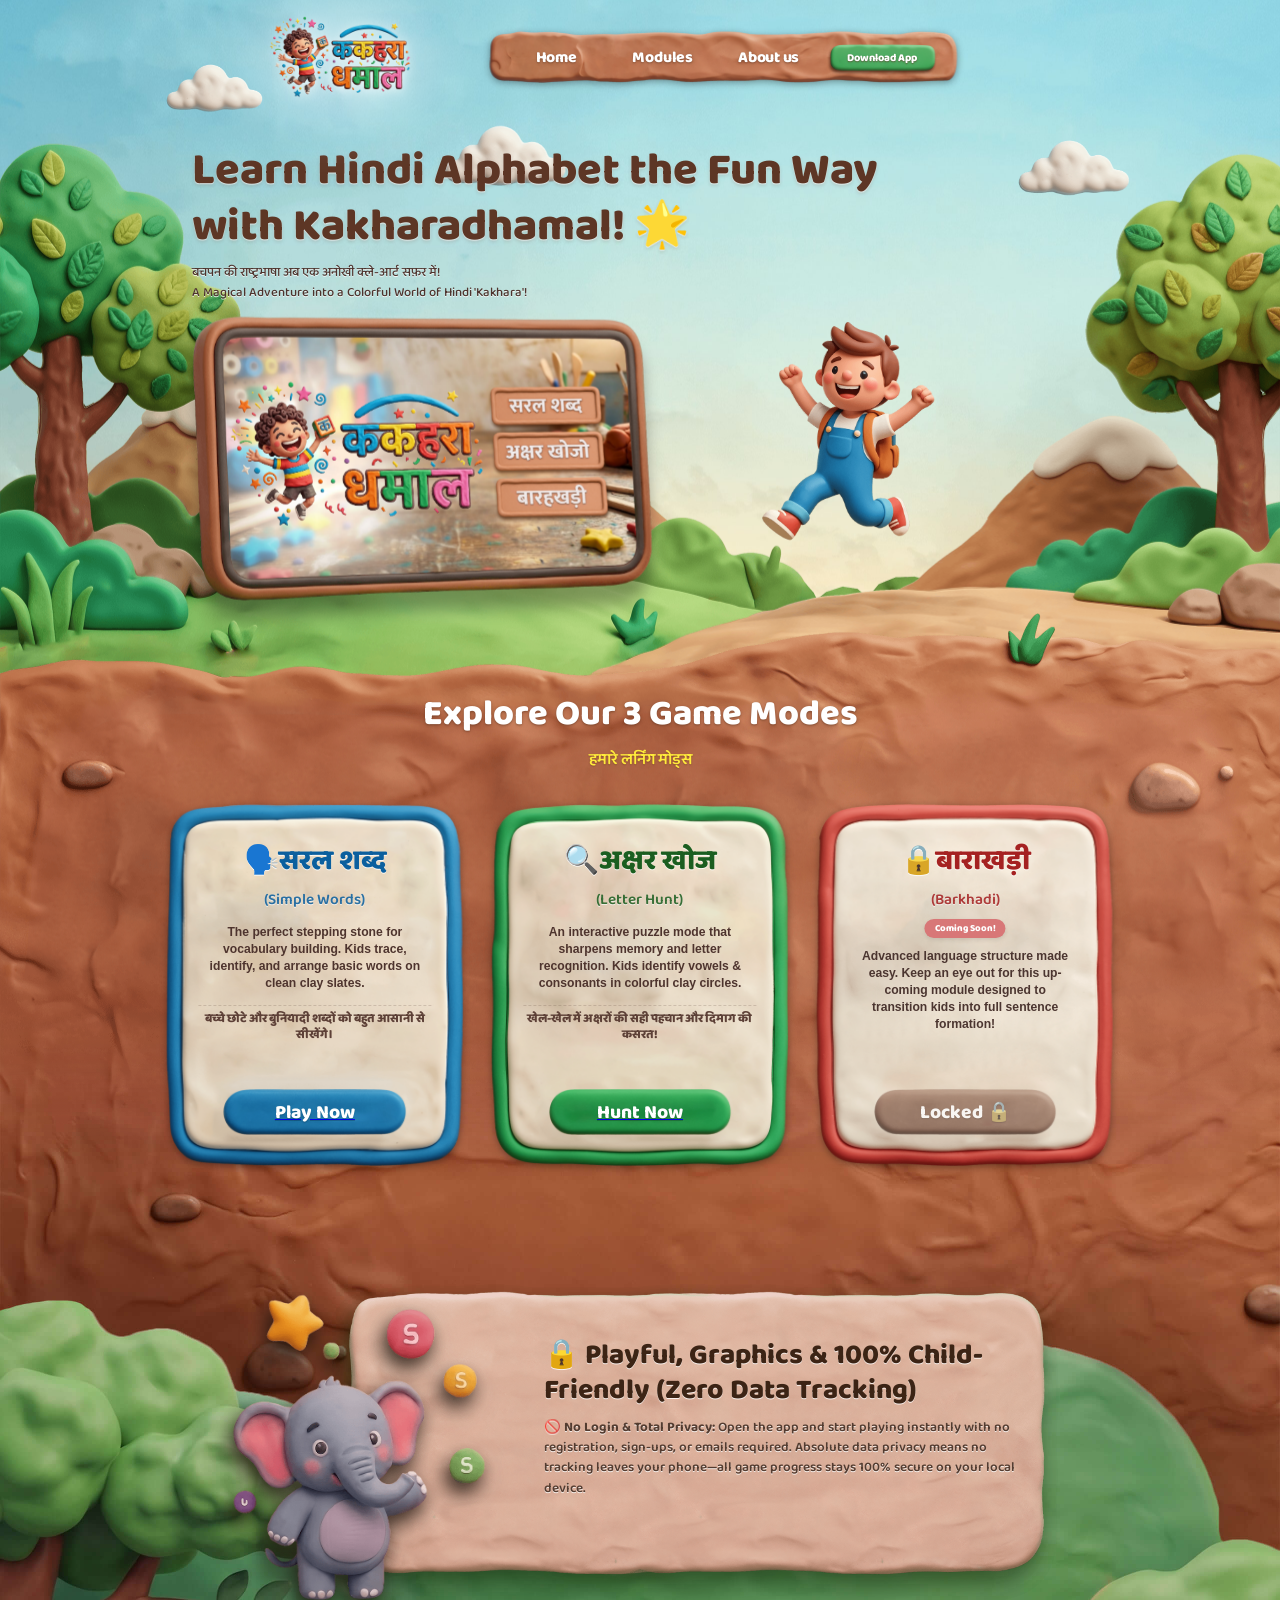
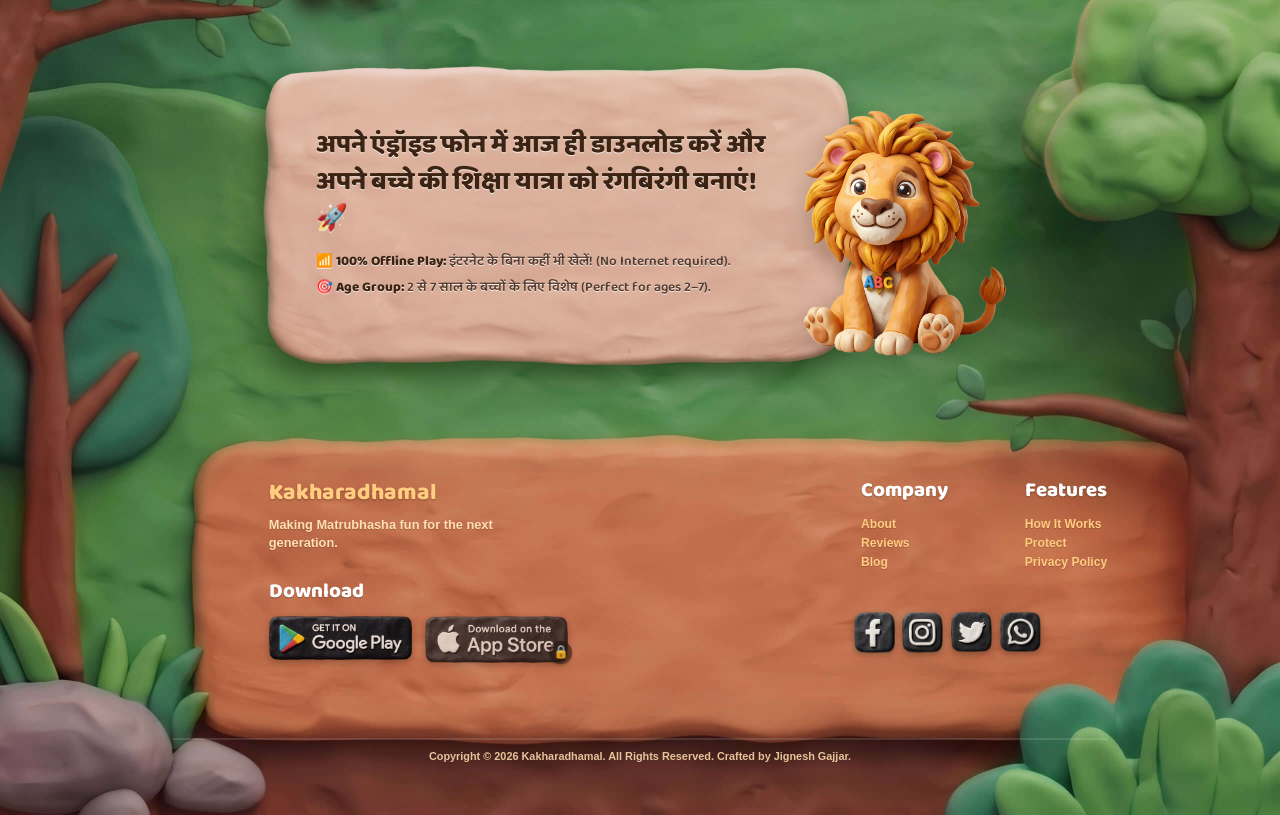
==== commit 5b92b4dd: "Update index.html" ====
--- a/index.html
+++ b/index.html
@@ -227,7 +227,7 @@
             <div class="footer-download-section">
               <h4 class="download-title">Download</h4>
               <div class="download-buttons">
-                <a href="https://play.google.com/store/apps/details?id=com.example.kakaharadhamaal" target="_blank" rel="noopener noreferrer" class="download-btn-link">
+                <a href="https://play.google.com/store/apps/details?id=com.kakkodhamaal.app" target="_blank" rel="noopener noreferrer" class="download-btn-link">
                   <img src="images/explore/play store.png" alt="Get it on Google Play" class="store-btn-img">
                 </a>
                 <a class="download-btn-link locked" aria-label="App Store download currently locked">
